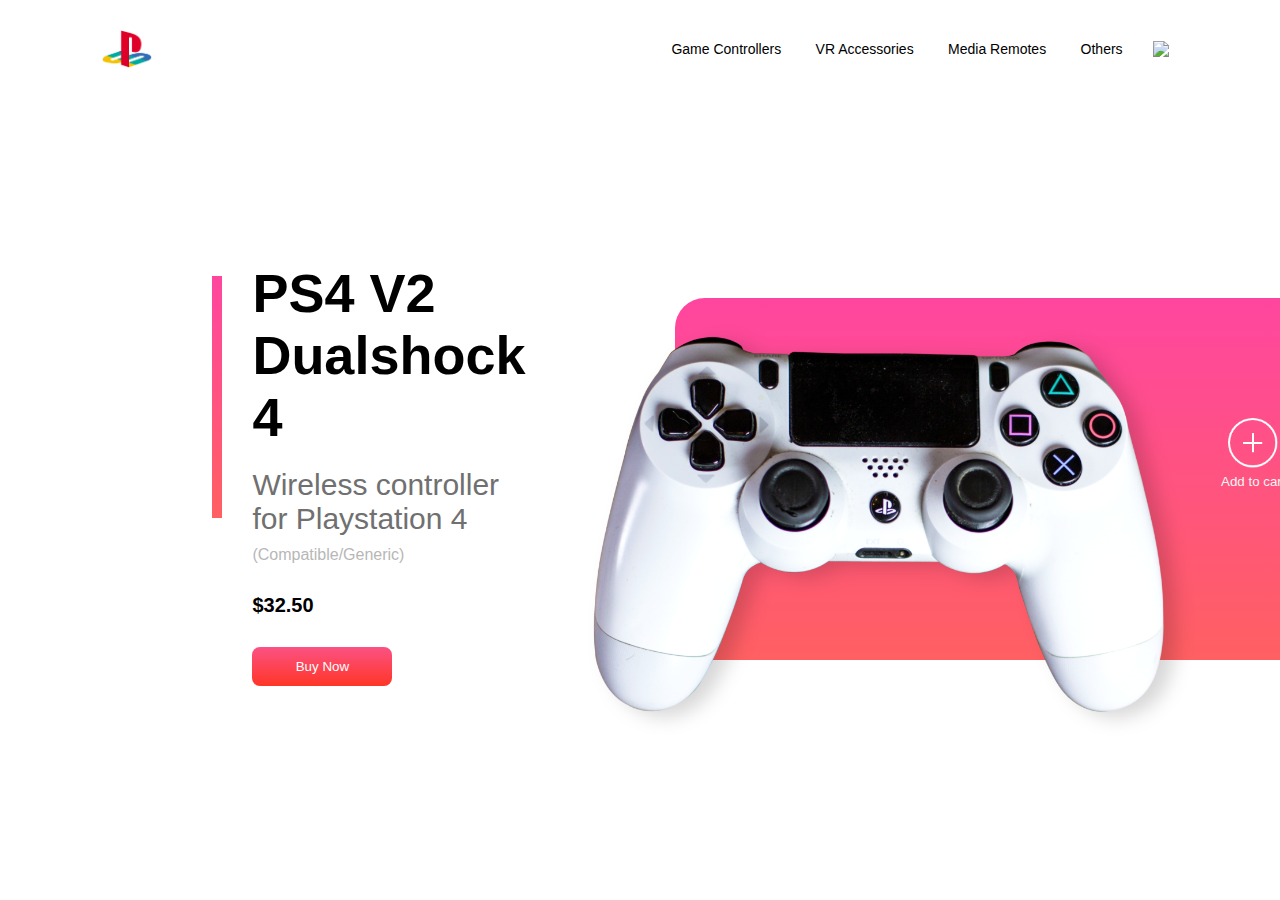
==== index.html @ 6ee2ccf3 "Update and rename PS5.HTML to index.html" ====
<!DOCTYPE html>
<html lang="en">
<head>
    <meta charset="UTF-8">
    <meta name="viewport" content="width=device-width, initial-scale=1.0">
    <title>PS5</title>
    <link rel="stylesheet" href="ps5.css">
</head>
<body>
    <div class="container">
        <div class="navbar">
            <img src="logo.png" class="logo">
            <nav>
                <ul>
                    <li><a href="">Game Controllers</a></li>
                    <li><a href="">VR Accessories</a></li>
                    <li><a href="">Media Remotes</a></li>
                    <li><a href="">Others</a></li>
                </ul>
            </nav>
            <img src="menu.png" class="menu-icon">
        </div>
        <div class="row">
            <div class="col-1">
                <h2>PS4 V2 <br>Dualshock 4</h2>
                <h3>Wireless controller for Playstation 4</h3>
                <p>(Compatible/Generic)</p>
                <h4>$32.50</h4>
                <button type="button">Buy Now <img src="PSimg/arrow.png"</button>
            </div>
            <div class="col-2">
                <img src="controller.png" class="controller">
               <div class="colorbox"> 
                <div class="adbutton">
                   <img src="add.png">
                    <p><small>Add to cart</small></p>
                </div>
              </div>
            </div>
        </div>
    </div>
</body>
</html>
---- ps5.css ----
*{
    margin:0;
    padding:0;
    font-family: sans-serif;
}
.container{
    width:100%;
    min-height: 100vh;
    padding-left: 8%;
    padding-right: 8%;
    box-sizing: border-box;
    overflow:hidden;
}
.navbar{
    width:100%;
    display:flex;
    align-items: center;
}
.logo{
    width:50px;
    cursor: pointer;
    margin:30px 0px;
}
.menu-icon{
    width:25px;
    cursor:pointer;

}
nav{
    flex:1;
    text-align: right;
}
nav ul li{
    list-style: none;
    display:inline-block;
    margin-right: 30px;
}
nav ul li a{
    text-decoration: none;
    color:#000;
    font-size: 14px;
}
nav ul li a:hover{
    color:#E1401D;
}
.row{
    display: flex;
    justify-content:space-between;
    align-items: center;
    margin-left:100px ;
    margin-top: 100px;
}
.col-1{
    flex-basis: 40%;
    position: relative;
    margin-left: 50px;
}
.col-1 h2{
    font-size: 54px;
}
.col-1 h3{
    font-size: 30px;
    color: #707070;
    font-weight: 100;
    margin:20px 0 10px;
}
.col-1 p{
    font-size: 16px;
    color:#b7b7b7;
    font-weight: 100;
}
.col-1 h4{
    font-size: 20px;
    margin:30px 0;

}
button{
    width:140px;
    border:0;
    padding:12px 10px;
    outline: none;
    color: #fff;
    background: linear-gradient(#fb5283,#ff3527);
    border-radius: 8px;
    cursor: pointer;
    transition: width 0.5s;
}
button img{
    width:30px;
    display: none;

}
button:hover img{
    display:block;
}
button:hover{
    width:160px;
    align-items: center;
    display: flex;
    justify-content: space-between;
}
.col-1:after{
    content:'' ;
    width: 10px;
    height: 57%;
    background: linear-gradient(#ff469f,#ff6062);
    position:absolute;
    left:-40px;
    top:14px;
}
.col-2{
    position: relative;
    flex-basis:40%;
    align-items: center;
    margin:100px 0 0 0;
}
.col-2 .controller{
    width: 700px;
}
.colorbox{
    width: 100%;
    height: 80%;
    background: linear-gradient(#ff469f,#ff6062);
    position:absolute;
    border-radius: 30px 0 0 30px;
    left:0;
    top:0;
    z-index: -1;
    transform :translateX(150px);
}
.adbutton{
    position:absolute;
    text-align: center;
    color: whitesmoke;
    right:90px;
    top:120px;
}
.adbutton img{
    width: 50px
}
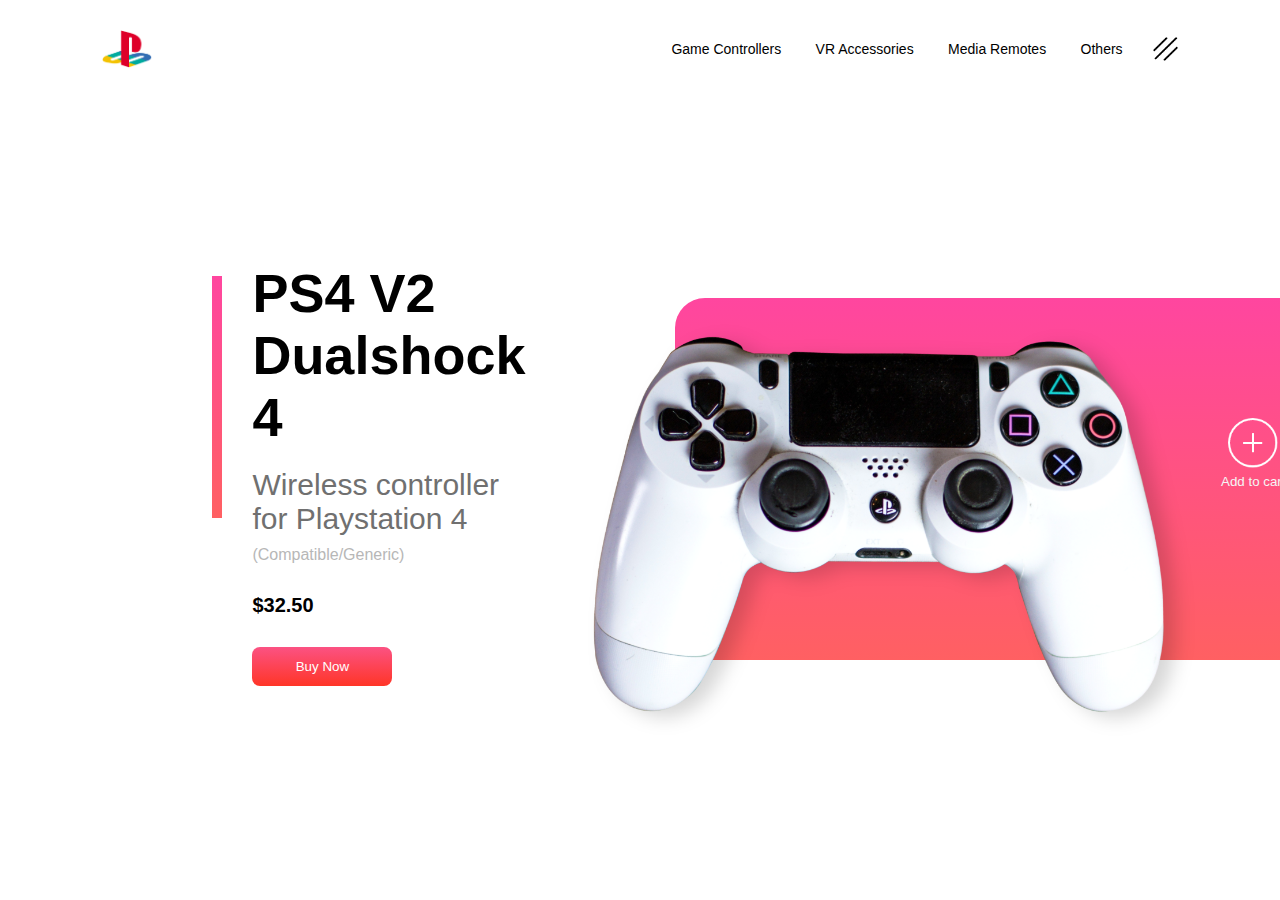
==== commit a60b99e4: "Update index.html" ====
--- a/index.html
+++ b/index.html
@@ -26,7 +26,7 @@
                 <h3>Wireless controller for Playstation 4</h3>
                 <p>(Compatible/Generic)</p>
                 <h4>$32.50</h4>
-                <button type="button">Buy Now <img src="PSimg/arrow.png"</button>
+                <button type="button">Buy Now <img src="arrow.png"></button>
             </div>
             <div class="col-2">
                 <img src="controller.png" class="controller">
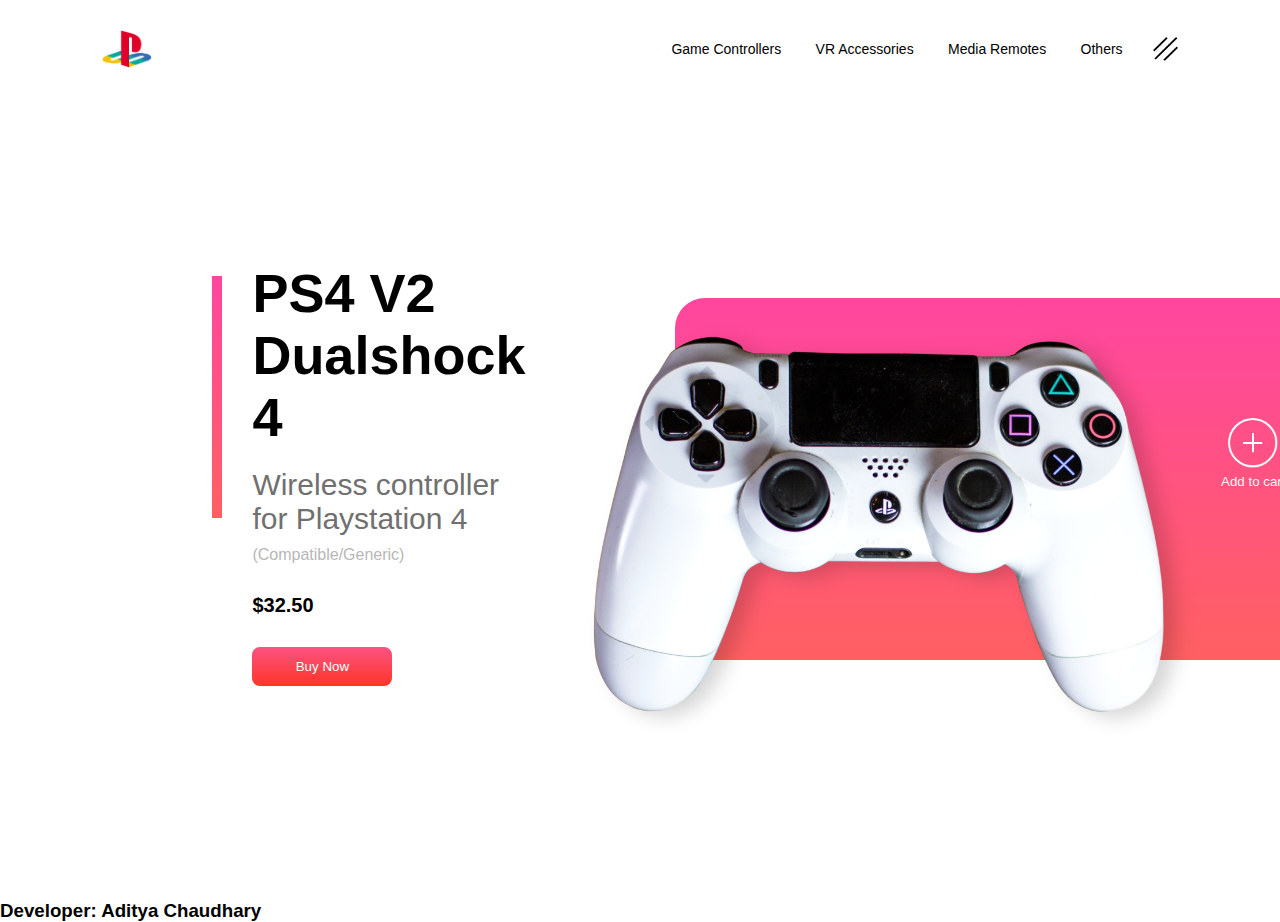
==== commit 5c82b54e: "Update index.html" ====
--- a/index.html
+++ b/index.html
@@ -39,5 +39,6 @@
             </div>
         </div>
     </div>
+    <h3>Developer: Aditya Chaudhary</h3>
 </body>
 </html>
